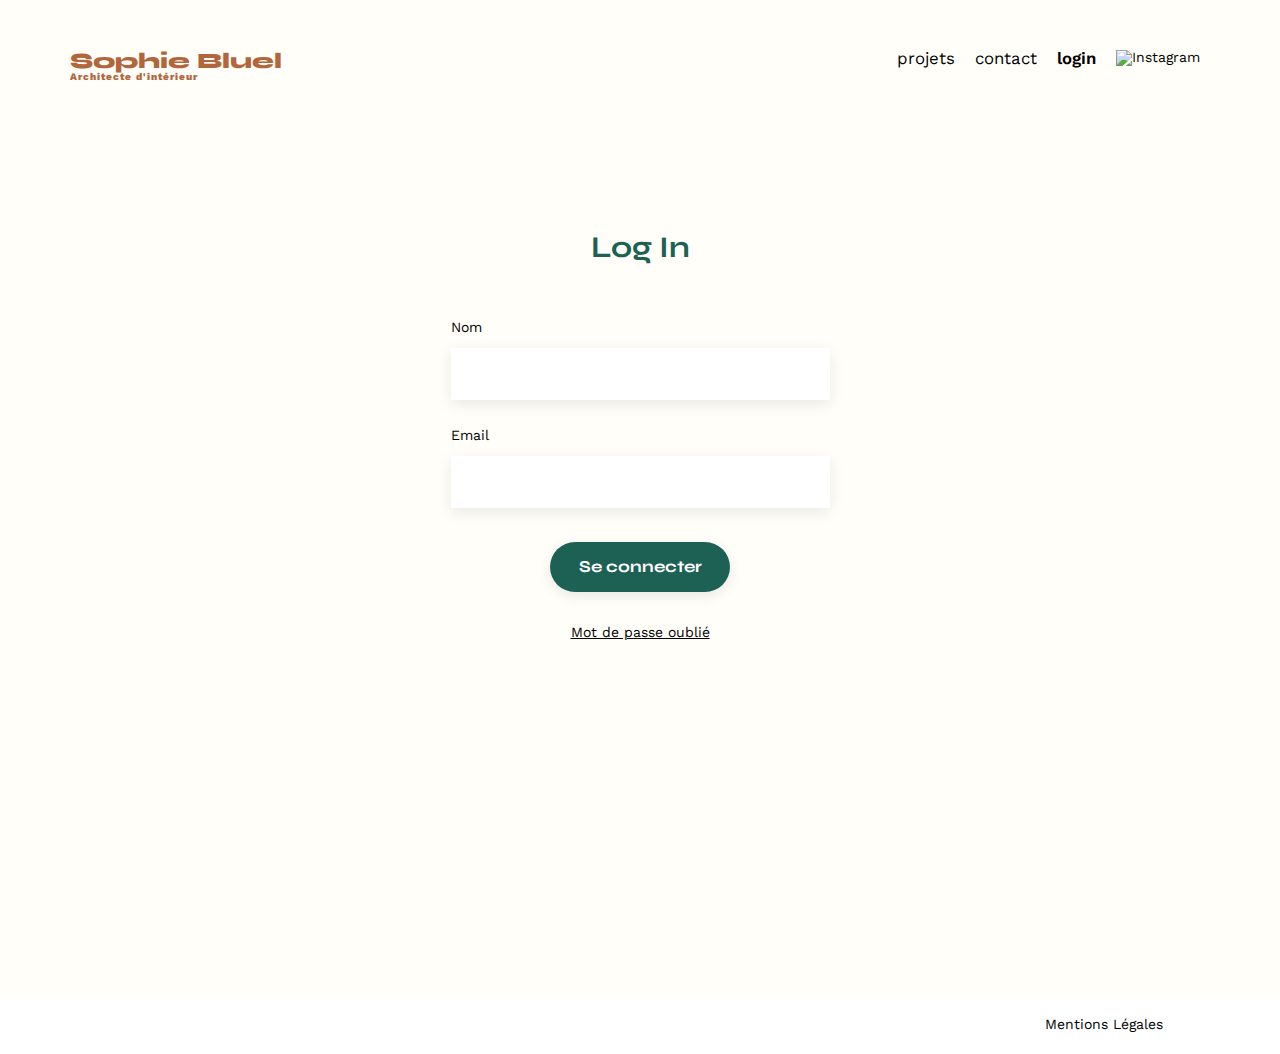
==== FrontEnd/login.html @ 680b1aab "Intégration du design de la page login" ====
<!DOCTYPE html>
<html lang="en">
<head>
	<meta charset="UTF-8">
	<title>Sophie Bluel - Architecte d'intérieur</title>
	<meta name="viewport" content="width=device-width, initial-scale=1.0">
	<link rel="preconnect" href="https://fonts.googleapis.com">
	<link rel="preconnect" href="https://fonts.gstatic.com" crossorigin>
	<link href="https://fonts.googleapis.com/css2?family=Syne:wght@700;800&family=Work+Sans&display=swap" rel="stylesheet">
	<meta name="description" content="">
	<link rel="stylesheet" href="./assets/css/style.css">
	

</head>
<body>
    <div class="container">
    <header>
        <h1>Sophie Bluel <span>Architecte d'intérieur</span></h1>
        <nav>
            <ul>
                <li><a href="index.html#portfolio">projets</a></li>
                <li><a href="index.html#contact">contact</a></li>
                <li><a href="login.html" class="active">login</a></li>
                <li><img src="./assets/icons/instagram.png" alt="Instagram"></li>
            </ul>
        </nav>
    </header>
    <main>
        <div class="login" id="login">
            <h2>Log In</h2>
            <form action="http://localhost:5678/api/users/login" method="post">
                <label for="name">Nom</label>
			    <input type="text" name="name" id="name">
			    <label for="email">Email</label>
			    <input type="email" name="email" id="email">
                <input type="submit" value="Se connecter">
            </form>
            <p><a href="">Mot de passe oublié</a></p>
        </div>
    </main>
</div>
    <footer>
        <nav>
            <ul>
                <li>Mentions Légales</li>
            </ul>
        </nav>
    </footer>
</body>
</html>
---- FrontEnd/assets/css/style.css ----
/* ____Importation des autres fichiers css */
@import url(./login.css);


/* http://meyerweb.com/eric/tools/css/reset/
   v2.0 | 20110126
   License: none (public domain)
*/

html, body, div, span, applet, object, iframe,
h1, h2, h3, h4, h5, h6, p, blockquote, pre,
a, abbr, acronym, address, big, cite, code,
del, dfn, em, img, ins, kbd, q, s, samp,
small, strike, strong, sub, sup, tt, var,
b, u, i, center,
dl, dt, dd, ol, ul, li, a
fieldset, form, label, legend,
table, caption, tbody, tfoot, thead, tr, th, td,
article, aside, canvas, details, embed,
figure, figcaption, footer, header, hgroup,
menu, nav, output, ruby, section, summary,
time, mark, audio, video {
	margin: 0;
	padding: 0;
	border: 0;
	font-size: 100%;
	font: inherit;
	vertical-align: baseline;
}
/* HTML5 display-role reset for older browsers */
article, aside, details, figcaption, figure,
footer, header, hgroup, menu, nav, section {
	display: block;
}
body {
	line-height: 1;
}
ol, ul {
	list-style: none;
}
blockquote, q {
	quotes: none;
}
blockquote:before, blockquote:after,
q:before, q:after {
	content: '';
	content: none;
}
table {
	border-collapse: collapse;
	border-spacing: 0;
}
/** end reset css**/
body {
	/* max-width: 1140px; */
	/* margin:auto; */
	font-family: 'Work Sans' ;
	font-size: 14px;
	/* ____Ajout de la fond coloré correspondant à la maquette____ */
	background-color: #FFFEF8 ;
}
/* ____Changement et application des marges sur un container (ne prend pas en compte le footer)____ */
.container {
	margin:auto;
	max-width: 1140px;
	width: 90%;
}

header {
	display: flex;
	justify-content: space-between;
	margin: 50px 0
}

section {
	margin: 50px 0
}

h1{
	display: flex;
	flex-direction: column;
	font-family: 'Syne';
	font-size: 22px;
	font-weight: 800;
	color: #B1663C
}

h1 > span {
	font-family: 'Work Sans';
	font-size:10px;
	letter-spacing: 0.1em;
;
}

h2{
	font-family: 'Syne';
	font-weight: 700;
	font-size: 30px;
	color: #1D6154
}
nav ul {
	display: flex;
	align-items: center;
	list-style-type: none;
	list-style: none;

}

/* ____Modification du menu pour integrer des liens */
nav li {
	padding: 0 10px;
}

nav li a{
	text-decoration: none;
	color: black;
	font-size: 1.2em;
}

a:hover {
	color: #B1663C;
}

#introduction {
	display: flex;
	align-items: center;
}
#introduction figure {
	flex: 1
}
#introduction img {
	display: block;
	margin: auto;
	width: 80%;
}

#introduction article {
	flex: 1
}
#introduction h2 {
	margin-bottom: 1em;
}

#introduction p {
	margin-bottom: 0.5em;
}
/* ___Ajout de la marge correspondant à la maquette____ */
#portfolio {
	margin-top: 139px;
}

#portfolio h2 {
	text-align: center;
	margin-bottom: 1em;
}
/* ___Ajout du style de la div contenant les boutons filtrant les catégories et des boutons eux-mêmes____ */
.btn-container{
	width: 100%;
	display: flex;
	flex-wrap: wrap;
	justify-content: center;
	margin-top: 20px;
	gap: 10px;
}

.btn-radio-container{
	position:relative;
}

.btn-container input {
	appearance: none;
	position: absolute;
	inset: 0;
	cursor: pointer;
}

.btn-filter{	
	border: solid 1px #1D6154 ;
	border-radius: 20px;
	display: flex;
	align-items: center;
	justify-content: center;
	height: 37px;
	width: fit-content;
	min-width: 80px;
	max-width: 178px;
	padding: 0 10px;
	color: #1D6154;
	font-family: 'Syne';
	font-size: 16px;
	font-weight: 700;
}

input:checked + .btn-filter {
	background-color: #1D6154;
	color: white;
}

.gallery {
	width: 100%;
	display: grid;
	grid-template-columns: 1fr 1fr 1fr;
	grid-column-gap: 20px;
	grid-row-gap: 20px;
	/* ____Ajout de la marge correspondant à la maquette____ */
	margin-top: 50px;
}

.gallery img {
	width: 100%;

}
#contact {
	width: 50%;
	margin: auto;
}
#contact > * {
	text-align: center;

}
#contact h2{
	margin-bottom: 20px;
}
form {
	text-align: left;
	margin-top:30px;
	display: flex;
	flex-direction: column;
}

input:not(input[type="radio"]) {
	height: 50px;
	font-size: 1.2em;
	border: none;
	box-shadow: 0px 4px 14px rgba(0, 0, 0, 0.09);
}
label:not(.btn-radio-container label) {
	margin: 2em 0 1em 0;
	text-align: left;
}
#contact textarea {
	border: none;
	box-shadow: 0px 4px 14px rgba(0, 0, 0, 0.09);
}

input[type="submit"]{
	font-family: 'Syne';
	font-weight: 700;
	color: white;
	background-color: #1D6154;
	margin : 2em auto ;
	width: 180px;
	text-align: center;
	border-radius: 60px ;
}

/* ___Ajustement de la taille du footer pour correspondre à la maquette____ */
footer {
	background-color: white;
	width: 100%;
	margin-top: 2em;
}

footer nav ul {
	display: flex;
	justify-content: flex-end;
	align-items: center;
	padding-right: 107px;
	height: 60px;
}
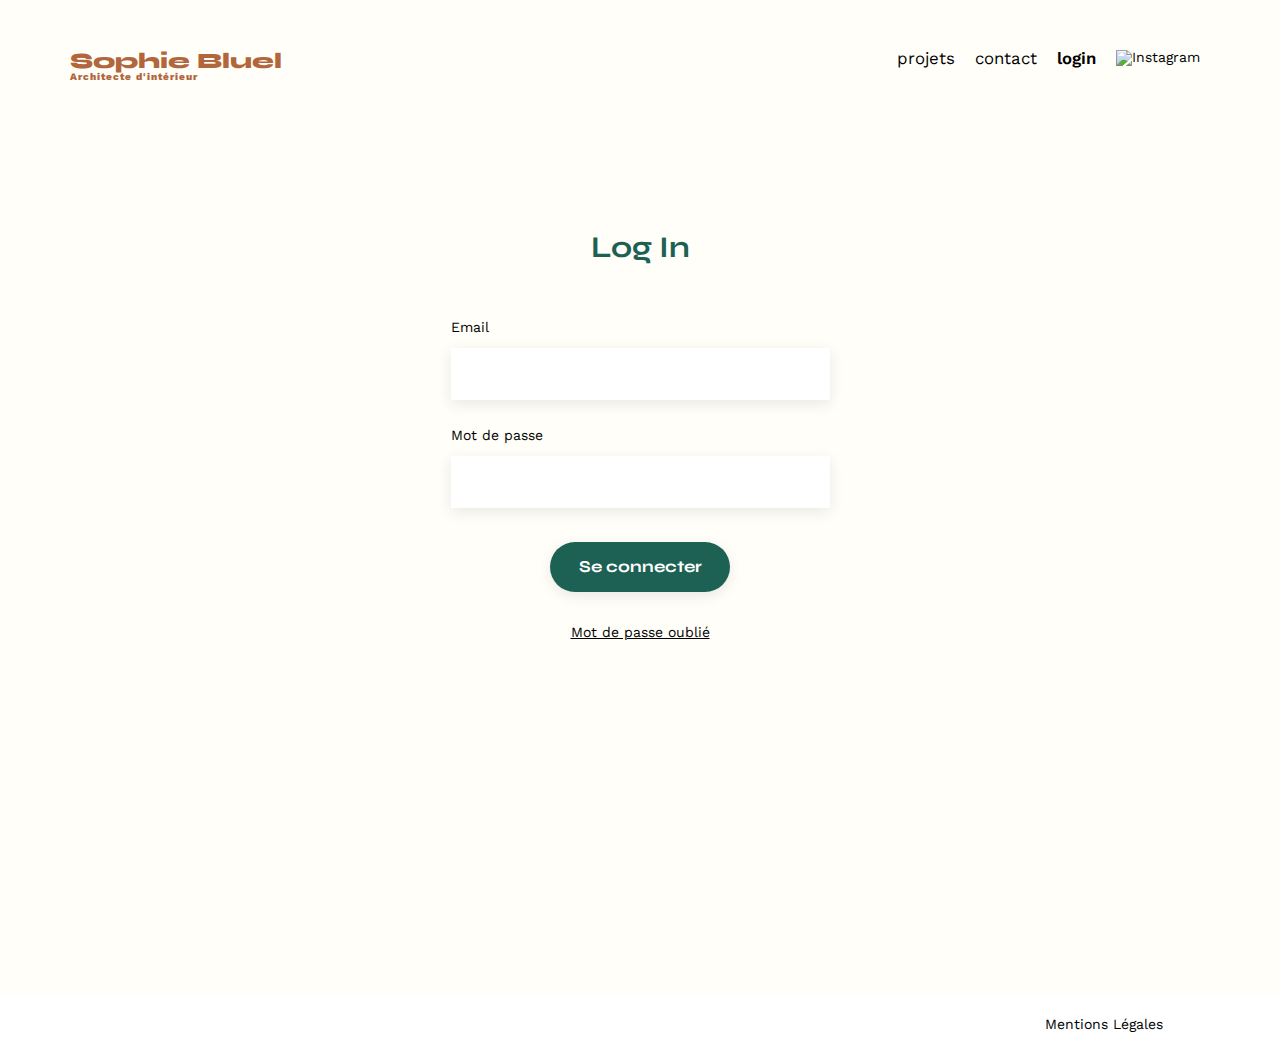
==== commit 29146344: "Ajout fonctionnel : authentification de l’utilisateur" ====
--- a/FrontEnd/login.html
+++ b/FrontEnd/login.html
@@ -9,6 +9,7 @@
 	<link href="https://fonts.googleapis.com/css2?family=Syne:wght@700;800&family=Work+Sans&display=swap" rel="stylesheet">
 	<meta name="description" content="">
 	<link rel="stylesheet" href="./assets/css/style.css">
+    <script type="module" src="./scripts/login.main.js" defer></script>
 	
 
 </head>
@@ -20,7 +21,7 @@
             <ul>
                 <li><a href="index.html#portfolio">projets</a></li>
                 <li><a href="index.html#contact">contact</a></li>
-                <li><a href="login.html" class="active">login</a></li>
+                <li><a href="login.html" class="active-menu">login</a></li>
                 <li><img src="./assets/icons/instagram.png" alt="Instagram"></li>
             </ul>
         </nav>
@@ -29,10 +30,14 @@
         <div class="login" id="login">
             <h2>Log In</h2>
             <form action="http://localhost:5678/api/users/login" method="post">
-                <label for="name">Nom</label>
-			    <input type="text" name="name" id="name">
-			    <label for="email">Email</label>
-			    <input type="email" name="email" id="email">
+                <div class="form-group">
+                    <label for="email">Email</label>
+                    <input type="email" name="email" id="email">
+                </div>
+                <div class="form-group">
+                    <label for="password">Mot de passe</label>
+                    <input type="password" name="password" id="password">
+                </div>
                 <input type="submit" value="Se connecter">
             </form>
             <p><a href="">Mot de passe oublié</a></p>
--- a/FrontEnd/assets/css/style.css
+++ b/FrontEnd/assets/css/style.css
@@ -1,4 +1,4 @@
-/* ____Importation des autres fichiers css */
+/* ____Importation des autres fichiers css____ */
 @import url(./login.css);
 
 
@@ -106,7 +106,7 @@
 
 }
 
-/* ____Modification du menu pour integrer des liens */
+/* ____Modification du menu pour integrer des liens____ */
 nav li {
 	padding: 0 10px;
 }
@@ -153,7 +153,7 @@
 	text-align: center;
 	margin-bottom: 1em;
 }
-/* ___Ajout du style de la div contenant les boutons filtrant les catégories et des boutons eux-mêmes____ */
+/* ____Ajout du style de la div contenant les boutons filtrant les catégories et des boutons eux-mêmes____ */
 .btn-container{
 	width: 100%;
 	display: flex;
@@ -234,6 +234,9 @@
 	border: none;
 	box-shadow: 0px 4px 14px rgba(0, 0, 0, 0.09);
 }
+input:not(input[type="radio"], input[type="submit"]){
+	padding-left: 20px;
+}
 label:not(.btn-radio-container label) {
 	margin: 2em 0 1em 0;
 	text-align: left;
@@ -254,7 +257,7 @@
 	border-radius: 60px ;
 }
 
-/* ___Ajustement de la taille du footer pour correspondre à la maquette____ */
+/* ____Ajustement de la taille du footer pour correspondre à la maquette____ */
 footer {
 	background-color: white;
 	width: 100%;
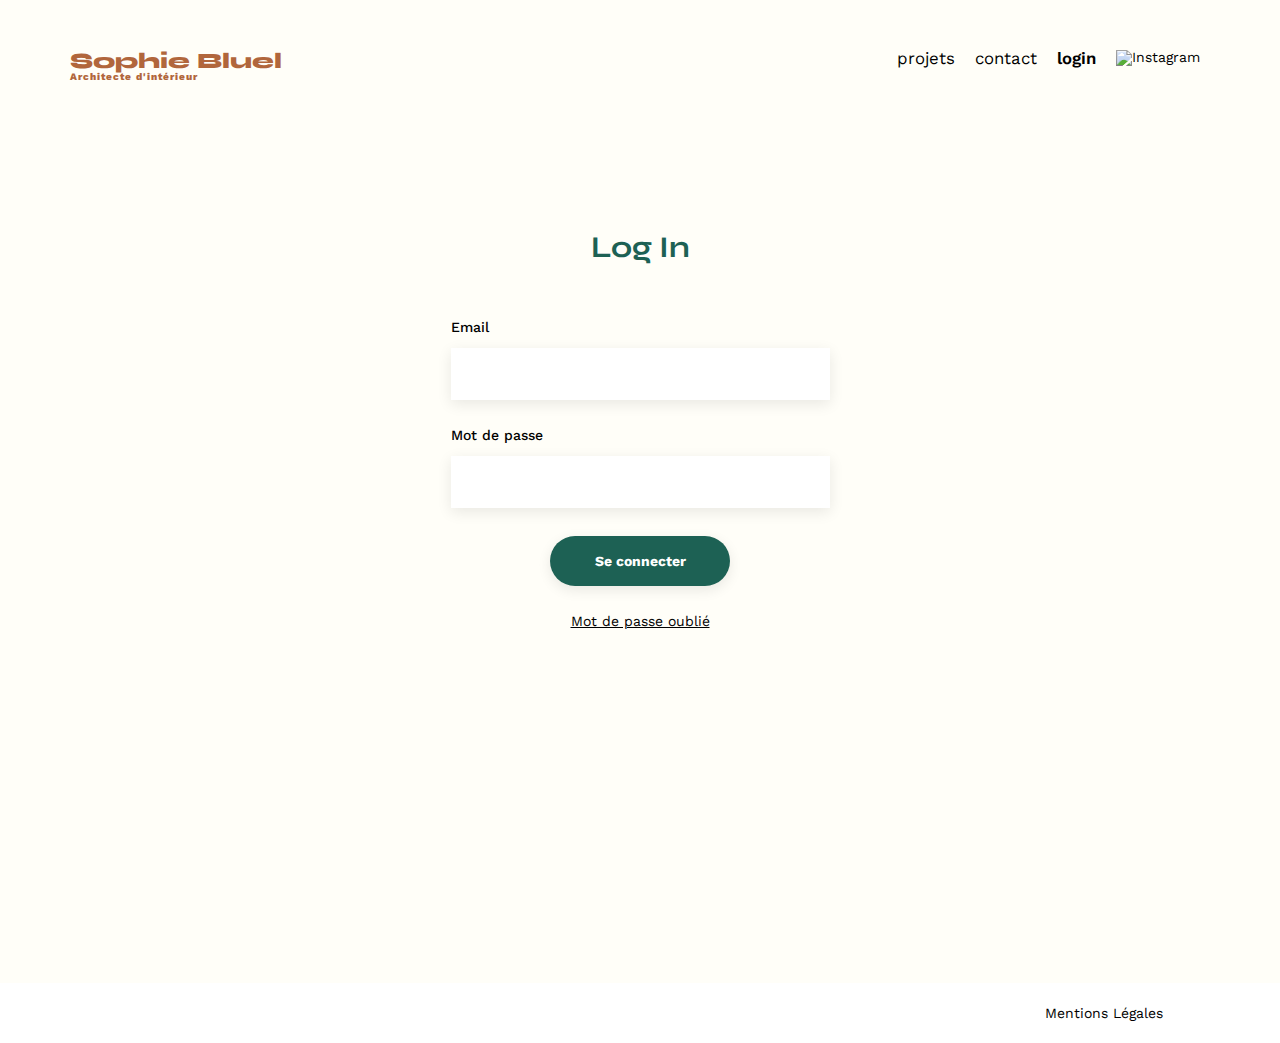
==== commit 3bda2b91: "Ajout de second view, ajout fonctionnel de la preview img en cours et restructuration /réorganisatio" ====
--- a/FrontEnd/login.html
+++ b/FrontEnd/login.html
@@ -9,7 +9,7 @@
 	<link href="https://fonts.googleapis.com/css2?family=Syne:wght@700;800&family=Work+Sans&display=swap" rel="stylesheet">
 	<meta name="description" content="">
 	<link rel="stylesheet" href="./assets/css/style.css">
-    <script type="module" src="./scripts/login.main.js" defer></script>
+    <script type="module" src="./scripts/login/login.main.js" defer></script>
 	
 
 </head>
@@ -21,7 +21,7 @@
             <ul>
                 <li><a href="index.html#portfolio">projets</a></li>
                 <li><a href="index.html#contact">contact</a></li>
-                <li><a href="login.html" class="active-menu">login</a></li>
+                <li class="active-menu">login</li>
                 <li><img src="./assets/icons/instagram.png" alt="Instagram"></li>
             </ul>
         </nav>
--- a/FrontEnd/assets/css/style.css
+++ b/FrontEnd/assets/css/style.css
@@ -1,5 +1,7 @@
 /* ____Importation des autres fichiers css____ */
 @import url(./login.css);
+@import url(./editMode.css);
+@import url(./modal.css);
 
 
 /* http://meyerweb.com/eric/tools/css/reset/
@@ -34,6 +36,7 @@
 }
 body {
 	line-height: 1;
+
 }
 ol, ul {
 	list-style: none;
@@ -58,6 +61,7 @@
 	font-size: 14px;
 	/* ____Ajout de la fond coloré correspondant à la maquette____ */
 	background-color: #FFFEF8 ;
+	position: relative;
 }
 /* ____Changement et application des marges sur un container (ne prend pas en compte le footer)____ */
 .container {
@@ -69,7 +73,7 @@
 header {
 	display: flex;
 	justify-content: space-between;
-	margin: 50px 0
+	margin: 50px 0 92px
 }
 
 section {
@@ -120,6 +124,7 @@
 a:hover {
 	color: #B1663C;
 }
+/* ____Fin de modification menu____ */
 
 #introduction {
 	display: flex;
@@ -191,10 +196,16 @@
 	font-weight: 700;
 }
 
+input:hover + .btn-filter {
+	background-color: #1D6154;
+	color: white;
+}
+
 input:checked + .btn-filter {
 	background-color: #1D6154;
 	color: white;
 }
+/* ____Fin d'ajout sur les btn filtres____ */
 
 .gallery {
 	width: 100%;
@@ -228,16 +239,18 @@
 	flex-direction: column;
 }
 
-input:not(input[type="radio"]) {
+input:not(input[type="radio"], input[type="file"]) {
 	height: 50px;
 	font-size: 1.2em;
 	border: none;
 	box-shadow: 0px 4px 14px rgba(0, 0, 0, 0.09);
-}
-input:not(input[type="radio"], input[type="submit"]){
+	font-family: "Work Sans";
+	font-size: 14px;
+}
+input:not(input[type="radio"], input[type="submit"], input[type="file"]){
 	padding-left: 20px;
 }
-label:not(.btn-radio-container label) {
+label:not(.btn-radio-container label, .modal-form label) {
 	margin: 2em 0 1em 0;
 	text-align: left;
 }
@@ -257,7 +270,7 @@
 	border-radius: 60px ;
 }
 
-/* ____Ajustement de la taille du footer pour correspondre à la maquette____ */
+/* ____Ajustement de la taille et de la couleur du footer pour correspondre à la maquette____ */
 footer {
 	background-color: white;
 	width: 100%;
@@ -272,3 +285,6 @@
 	height: 60px;
 }
 
+footer li {
+	cursor: pointer;
+}